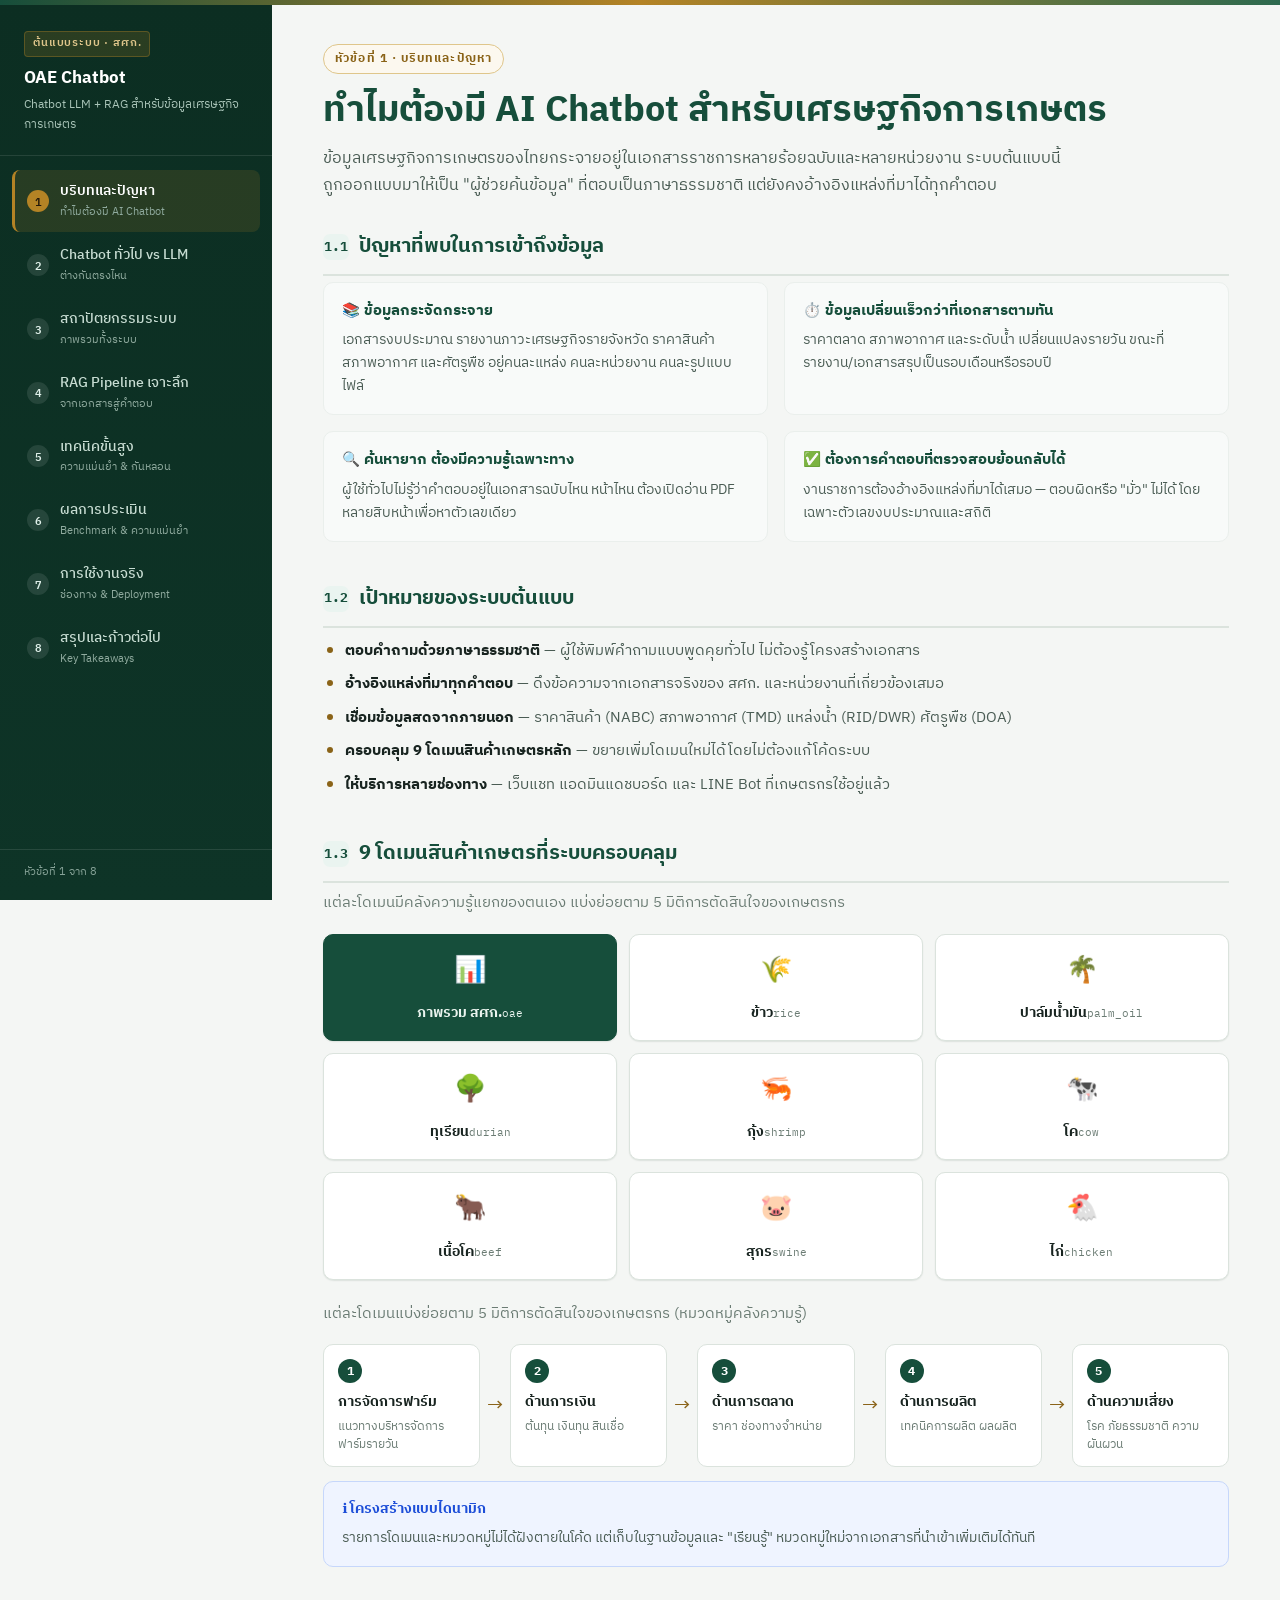
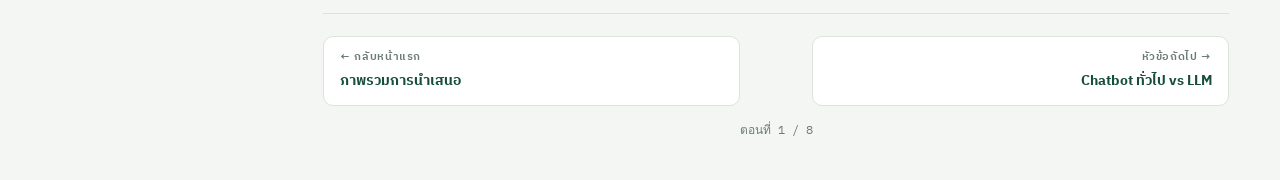
==== 01-problem.html @ 070c2f78 "Initial commit" ====
<!doctype html>
<html lang="th">
  <head>
    <meta charset="UTF-8" />
    <meta name="viewport" content="width=device-width, initial-scale=1.0" />
    <title>1. บริบทและปัญหา — OAE Chatbot</title>
    <link rel="preconnect" href="https://fonts.googleapis.com" />
    <link rel="preconnect" href="https://fonts.gstatic.com" crossorigin />
    <link
      href="https://fonts.googleapis.com/css2?family=IBM+Plex+Sans+Thai:wght@300;400;500;600;700&family=IBM+Plex+Mono:wght@400;500;600;700&family=Sarabun:wght@300;400;500;600;700&display=swap"
      rel="stylesheet"
    />
    <link rel="stylesheet" href="assets/style.css" />
  </head>
  <body>
    <div class="topbar"></div>

    <nav class="sidebar">
      <a class="sidebar-brand" href="00-index.html">
        <span class="brand-tag">ต้นแบบระบบ · สศก.</span>
        <h1>OAE Chatbot</h1>
        <p>Chatbot LLM + RAG สำหรับข้อมูลเศรษฐกิจการเกษตร</p>
      </a>
      <ul class="sidebar-nav">
        <li><a href="01-problem.html" class="active"><span class="num">1</span><span class="label">บริบทและปัญหา<small>ทำไมต้องมี AI Chatbot</small></span></a></li>
        <li><a href="02-chatbot-vs-llm.html"><span class="num">2</span><span class="label">Chatbot ทั่วไป vs LLM<small>ต่างกันตรงไหน</small></span></a></li>
        <li><a href="03-architecture.html"><span class="num">3</span><span class="label">สถาปัตยกรรมระบบ<small>ภาพรวมทั้งระบบ</small></span></a></li>
        <li><a href="04-rag-pipeline.html"><span class="num">4</span><span class="label">RAG Pipeline เจาะลึก<small>จากเอกสารสู่คำตอบ</small></span></a></li>
        <li><a href="05-techniques.html"><span class="num">5</span><span class="label">เทคนิคขั้นสูง<small>ความแม่นยำ &amp; กันหลอน</small></span></a></li>
        <li><a href="06-evaluation.html"><span class="num">6</span><span class="label">ผลการประเมิน<small>Benchmark &amp; ความแม่นยำ</small></span></a></li>
        <li><a href="07-deployment.html"><span class="num">7</span><span class="label">การใช้งานจริง<small>ช่องทาง &amp; Deployment</small></span></a></li>
        <li><a href="08-summary.html"><span class="num">8</span><span class="label">สรุปและก้าวต่อไป<small>Key Takeaways</small></span></a></li>
      </ul>
      <div class="sidebar-foot">หัวข้อที่ 1 จาก 8</div>
    </nav>

    <main class="main">
      <div class="page">
        <div class="page-head">
          <span class="kicker">หัวข้อที่ 1 · บริบทและปัญหา</span>
          <h1>ทำไมต้องมี AI Chatbot สำหรับเศรษฐกิจการเกษตร</h1>
          <p class="lead">
            ข้อมูลเศรษฐกิจการเกษตรของไทยกระจายอยู่ในเอกสารราชการหลายร้อยฉบับและหลายหน่วยงาน
            ระบบต้นแบบนี้ถูกออกแบบมาให้เป็น "ผู้ช่วยค้นข้อมูล" ที่ตอบเป็นภาษาธรรมชาติ
            แต่ยังคงอ้างอิงแหล่งที่มาได้ทุกคำตอบ
          </p>
        </div>

        <section class="block">
          <h2><span class="h2num">1.1</span>ปัญหาที่พบในการเข้าถึงข้อมูล</h2>
          <div class="grid-2">
            <div class="mini-card">
              <h3>📚 ข้อมูลกระจัดกระจาย</h3>
              <p>เอกสารงบประมาณ รายงานภาวะเศรษฐกิจรายจังหวัด ราคาสินค้า สภาพอากาศ และศัตรูพืช อยู่คนละแหล่ง คนละหน่วยงาน คนละรูปแบบไฟล์</p>
            </div>
            <div class="mini-card">
              <h3>⏱️ ข้อมูลเปลี่ยนเร็วกว่าที่เอกสารตามทัน</h3>
              <p>ราคาตลาด สภาพอากาศ และระดับน้ำ เปลี่ยนแปลงรายวัน ขณะที่รายงาน/เอกสารสรุปเป็นรอบเดือนหรือรอบปี</p>
            </div>
            <div class="mini-card">
              <h3>🔍 ค้นหายาก ต้องมีความรู้เฉพาะทาง</h3>
              <p>ผู้ใช้ทั่วไปไม่รู้ว่าคำตอบอยู่ในเอกสารฉบับไหน หน้าไหน ต้องเปิดอ่าน PDF หลายสิบหน้าเพื่อหาตัวเลขเดียว</p>
            </div>
            <div class="mini-card">
              <h3>✅ ต้องการคำตอบที่ตรวจสอบย้อนกลับได้</h3>
              <p>งานราชการต้องอ้างอิงแหล่งที่มาได้เสมอ — ตอบผิดหรือ "มั่ว" ไม่ได้ โดยเฉพาะตัวเลขงบประมาณและสถิติ</p>
            </div>
          </div>
        </section>

        <section class="block">
          <h2><span class="h2num">1.2</span>เป้าหมายของระบบต้นแบบ</h2>
          <ul class="bullets">
            <li><strong>ตอบคำถามด้วยภาษาธรรมชาติ</strong> — ผู้ใช้พิมพ์คำถามแบบพูดคุยทั่วไป ไม่ต้องรู้โครงสร้างเอกสาร</li>
            <li><strong>อ้างอิงแหล่งที่มาทุกคำตอบ</strong> — ดึงข้อความจากเอกสารจริงของ สศก. และหน่วยงานที่เกี่ยวข้องเสมอ</li>
            <li><strong>เชื่อมข้อมูลสดจากภายนอก</strong> — ราคาสินค้า (NABC) สภาพอากาศ (TMD) แหล่งน้ำ (RID/DWR) ศัตรูพืช (DOA)</li>
            <li><strong>ครอบคลุม 9 โดเมนสินค้าเกษตรหลัก</strong> — ขยายเพิ่มโดเมนใหม่ได้โดยไม่ต้องแก้โค้ดระบบ</li>
            <li><strong>ให้บริการหลายช่องทาง</strong> — เว็บแชท แอดมินแดชบอร์ด และ LINE Bot ที่เกษตรกรใช้อยู่แล้ว</li>
          </ul>
        </section>

        <section class="block">
          <h2><span class="h2num">1.3</span>9 โดเมนสินค้าเกษตรที่ระบบครอบคลุม</h2>
          <p class="sub">แต่ละโดเมนมีคลังความรู้แยกของตนเอง แบ่งย่อยตาม 5 มิติการตัดสินใจของเกษตรกร</p>
          <div class="domain-grid">
            <div class="domain-chip hub"><span class="emoji">📊</span><span class="th">ภาพรวม สศก.</span><span class="en">oae</span></div>
            <div class="domain-chip"><span class="emoji">🌾</span><span class="th">ข้าว</span><span class="en">rice</span></div>
            <div class="domain-chip"><span class="emoji">🌴</span><span class="th">ปาล์มน้ำมัน</span><span class="en">palm_oil</span></div>
            <div class="domain-chip"><span class="emoji">🌳</span><span class="th">ทุเรียน</span><span class="en">durian</span></div>
            <div class="domain-chip"><span class="emoji">🦐</span><span class="th">กุ้ง</span><span class="en">shrimp</span></div>
            <div class="domain-chip"><span class="emoji">🐄</span><span class="th">โค</span><span class="en">cow</span></div>
            <div class="domain-chip"><span class="emoji">🐂</span><span class="th">เนื้อโค</span><span class="en">beef</span></div>
            <div class="domain-chip"><span class="emoji">🐷</span><span class="th">สุกร</span><span class="en">swine</span></div>
            <div class="domain-chip"><span class="emoji">🐔</span><span class="th">ไก่</span><span class="en">chicken</span></div>
          </div>

          <p class="sub" style="margin-top:22px;">แต่ละโดเมนแบ่งย่อยตาม 5 มิติการตัดสินใจของเกษตรกร (หมวดหมู่คลังความรู้)</p>
          <div class="flow">
            <div class="flow-step"><div class="fnum">1</div><h4>การจัดการฟาร์ม</h4><p>แนวทางบริหารจัดการฟาร์มรายวัน</p></div>
            <div class="flow-arrow">→</div>
            <div class="flow-step"><div class="fnum">2</div><h4>ด้านการเงิน</h4><p>ต้นทุน เงินทุน สินเชื่อ</p></div>
            <div class="flow-arrow">→</div>
            <div class="flow-step"><div class="fnum">3</div><h4>ด้านการตลาด</h4><p>ราคา ช่องทางจำหน่าย</p></div>
            <div class="flow-arrow">→</div>
            <div class="flow-step"><div class="fnum">4</div><h4>ด้านการผลิต</h4><p>เทคนิคการผลิต ผลผลิต</p></div>
            <div class="flow-arrow">→</div>
            <div class="flow-step"><div class="fnum">5</div><h4>ด้านความเสี่ยง</h4><p>โรค ภัยธรรมชาติ ความผันผวน</p></div>
          </div>
          <div class="callout info">
            <h4>ℹ️ โครงสร้างแบบไดนามิก</h4>
            <p>รายการโดเมนและหมวดหมู่ไม่ได้ฝังตายในโค้ด แต่เก็บในฐานข้อมูลและ "เรียนรู้" หมวดหมู่ใหม่จากเอกสารที่นำเข้าเพิ่มเติมได้ทันที</p>
          </div>
        </section>

        <div class="prevnext">
          <a class="pn-link" href="00-index.html">
            <div class="pn-dir">← กลับหน้าแรก</div>
            <div class="pn-title">ภาพรวมการนำเสนอ</div>
          </a>
          <a class="pn-link next" href="02-chatbot-vs-llm.html">
            <div class="pn-dir">หัวข้อถัดไป →</div>
            <div class="pn-title">Chatbot ทั่วไป vs LLM</div>
          </a>
        </div>
        <div class="progress-lbl">ตอนที่ 1 / 8</div>
      </div>
    </main>
  </body>
</html>
---- assets/style.css ----
/* ══════════════════════════════════════════════════════════════════
   OAE Chatbot — Presentation Deck (multi-page docs style)
   Palette: Royal Forest Green, Official Gold, Slate Navy, Clean Parchment
   Font: IBM Plex Sans Thai / Sarabun (Thai), IBM Plex Mono (tech labels)
   ══════════════════════════════════════════════════════════════════ */

:root {
  --gov-primary: #164e3b;
  --gov-primary-dk: #0c2e22;
  --gov-primary-mid: #2d6a4f;
  --gov-primary-lt: #eaf4f0;

  --gold: #b48325;
  --gold-lt: #fcf8ef;
  --gold-bd: #dfc68b;
  --gold-dk: #8a6318;

  --navy: #1e293b;
  --slate: #475569;

  --bg-page: #f4f6f4;
  --bg-card: #ffffff;
  --bg-card-sub: #f8faf9;

  --text-main: #182420;
  --text-muted: #4a5c54;
  --text-soft: #6b7c74;

  --border: #dbe3dd;
  --border-lt: #eaefec;

  --ok: #15803d;
  --ok-bg: #f0fdf4;
  --ok-bd: #bbf0cf;
  --warn: #b45309;
  --warn-bg: #fffbeb;
  --warn-bd: #fbe3ad;
  --err: #b91c1c;
  --err-bg: #fef2f2;
  --err-bd: #f7c6c6;
  --info: #1d4ed8;
  --info-bg: #eff4ff;
  --info-bd: #c6d7fb;

  --f-thai: "IBM Plex Sans Thai", "Sarabun", system-ui, sans-serif;
  --f-mono: "IBM Plex Mono", "JetBrains Mono", Consolas, monospace;

  --sidebar-w: 272px;
  --radius: 12px;
  --shadow-sm:
    0 1px 2px rgba(12, 46, 34, 0.06), 0 1px 1px rgba(12, 46, 34, 0.04);
  --shadow-md:
    0 8px 24px -6px rgba(12, 46, 34, 0.14), 0 2px 6px rgba(12, 46, 34, 0.06);
}

* {
  margin: 0;
  padding: 0;
  box-sizing: border-box;
}

html {
  scroll-behavior: smooth;
}

body {
  background: var(--bg-page);
  color: var(--text-main);
  font-family: var(--f-thai);
  font-weight: 400;
  line-height: 1.7;
  -webkit-font-smoothing: antialiased;
}

.topbar {
  position: fixed;
  top: 0;
  left: 0;
  right: 0;
  height: 5px;
  background: linear-gradient(
    90deg,
    var(--gov-primary) 0%,
    var(--gold) 50%,
    var(--gov-primary-mid) 100%
  );
  z-index: 200;
}

/* ═══════════════ SIDEBAR ═══════════════ */

.sidebar {
  position: fixed;
  top: 0;
  left: 0;
  bottom: 0;
  width: var(--sidebar-w);
  background: linear-gradient(180deg, var(--gov-primary-dk) 0%, #0e3427 100%);
  color: #eaf3ee;
  display: flex;
  flex-direction: column;
  padding: 28px 0 18px;
  z-index: 150;
  overflow-y: auto;
}

.sidebar-brand {
  display: block;
  padding: 0 24px 20px;
  text-decoration: none;
  color: inherit;
  border-bottom: 1px solid rgba(255, 255, 255, 0.1);
  margin-bottom: 14px;
}

.sidebar-brand .brand-tag {
  display: inline-block;
  font-size: 10.5px;
  font-weight: 600;
  letter-spacing: 0.08em;
  text-transform: uppercase;
  color: var(--gold-bd);
  background: rgba(180, 131, 37, 0.18);
  border: 1px solid rgba(180, 131, 37, 0.35);
  padding: 3px 8px;
  border-radius: 4px;
  margin-bottom: 10px;
}

.sidebar-brand h1 {
  font-size: 17px;
  font-weight: 700;
  line-height: 1.4;
  color: #ffffff;
}

.sidebar-brand p {
  font-size: 12px;
  color: #a9c4b8;
  margin-top: 4px;
}

.sidebar-nav {
  flex: 1;
  list-style: none;
  padding: 0 12px;
}

.sidebar-nav li {
  margin-bottom: 2px;
}

.sidebar-nav a {
  display: flex;
  align-items: center;
  gap: 11px;
  text-decoration: none;
  color: #c7dcd2;
  font-size: 13.5px;
  font-weight: 500;
  padding: 10px 12px;
  border-radius: 8px;
  border-left: 3px solid transparent;
  transition:
    background 0.15s,
    color 0.15s;
}

.sidebar-nav a:hover {
  background: rgba(255, 255, 255, 0.06);
  color: #fff;
}

.sidebar-nav a.active {
  background: rgba(180, 131, 37, 0.16);
  border-left-color: var(--gold);
  color: #fff;
  font-weight: 600;
}

.sidebar-nav .num {
  flex: none;
  width: 22px;
  height: 22px;
  border-radius: 50%;
  background: rgba(255, 255, 255, 0.1);
  display: flex;
  align-items: center;
  justify-content: center;
  font-size: 11px;
  font-family: var(--f-mono);
  font-weight: 600;
  color: #dfefe9;
}

.sidebar-nav a.active .num {
  background: var(--gold);
  color: #23180a;
}

.sidebar-nav .label small {
  display: block;
  font-size: 10.5px;
  font-weight: 400;
  color: #90ab9f;
  margin-top: 1px;
}

.sidebar-foot {
  padding: 14px 24px 0;
  margin-top: 10px;
  border-top: 1px solid rgba(255, 255, 255, 0.1);
  font-size: 11px;
  color: #86a297;
  line-height: 1.6;
}

/* ═══════════════ MAIN CONTENT ═══════════════ */

.main {
  margin-left: var(--sidebar-w);
  min-height: 100vh;
  padding: 44px clamp(24px, 4vw, 64px) 40px;
  display: flex;
  justify-content: center;
}

.page {
  width: 100%;
  max-width: 980px;
}

.page-head {
  margin-bottom: 30px;
}

.kicker {
  display: inline-flex;
  align-items: center;
  gap: 8px;
  font-size: 12px;
  font-weight: 700;
  letter-spacing: 0.09em;
  text-transform: uppercase;
  color: var(--gold-dk);
  background: var(--gold-lt);
  border: 1px solid var(--gold-bd);
  padding: 4px 11px;
  border-radius: 20px;
  margin-bottom: 14px;
}

.page-head h1 {
  font-size: clamp(26px, 3.2vw, 36px);
  font-weight: 700;
  color: var(--gov-primary);
  line-height: 1.3;
  margin-bottom: 10px;
}

.page-head .lead {
  font-size: 16px;
  color: var(--text-muted);
  max-width: 74ch;
}

section.block {
  margin-bottom: 40px;
}

section.block > h2 {
  font-size: 20px;
  font-weight: 700;
  color: var(--gov-primary);
  margin-bottom: 6px;
  padding-bottom: 10px;
  border-bottom: 2px solid var(--border);
  display: flex;
  align-items: center;
  gap: 10px;
}

section.block > h2 .h2num {
  display: inline-flex;
  align-items: center;
  justify-content: center;
  width: 26px;
  height: 26px;
  border-radius: 7px;
  background: var(--gov-primary-lt);
  color: var(--gov-primary);
  font-family: var(--f-mono);
  font-size: 13px;
  font-weight: 700;
}

section.block > .sub {
  font-size: 14.5px;
  color: var(--text-soft);
  margin: 8px 0 18px;
}

p {
  color: var(--text-muted);
  font-size: 15px;
}
strong {
  color: var(--text-main);
  font-weight: 700;
}

ul.bullets,
ol.bullets {
  padding-left: 22px;
  margin: 10px 0;
}
ul.bullets li,
ol.bullets li {
  margin-bottom: 8px;
  font-size: 15px;
  color: var(--text-muted);
}
ul.bullets li::marker {
  color: var(--gold-dk);
}
ul.bullets li strong,
ol.bullets li strong {
  color: var(--text-main);
}

/* ═══════════════ CARDS / GRIDS ═══════════════ */

.card {
  background: var(--bg-card);
  border: 1px solid var(--border);
  border-radius: var(--radius);
  padding: 20px 22px;
  box-shadow: var(--shadow-sm);
}

.grid-2 {
  display: grid;
  grid-template-columns: 1fr 1fr;
  gap: 16px;
}
.grid-3 {
  display: grid;
  grid-template-columns: repeat(3, 1fr);
  gap: 16px;
}
.grid-4 {
  display: grid;
  grid-template-columns: repeat(4, 1fr);
  gap: 14px;
}

.mini-card {
  background: var(--bg-card-sub);
  border: 1px solid var(--border-lt);
  border-radius: 10px;
  padding: 16px 18px;
}
.mini-card h3 {
  font-size: 14.5px;
  font-weight: 700;
  color: var(--gov-primary);
  margin-bottom: 6px;
  display: flex;
  align-items: center;
  gap: 8px;
}
.mini-card p,
.mini-card ul {
  font-size: 13.5px;
}
.mini-card ul {
  padding-left: 18px;
}
.mini-card ul li {
  margin-bottom: 4px;
  color: var(--text-muted);
}

/* 9 domains grid */
.domain-grid {
  display: grid;
  grid-template-columns: repeat(3, 1fr);
  gap: 12px;
}
.domain-chip {
  background: var(--bg-card);
  border: 1px solid var(--border);
  border-radius: 10px;
  padding: 14px 12px;
  text-align: center;
  box-shadow: var(--shadow-sm);
}
.domain-chip .emoji {
  font-size: 26px;
  display: block;
  margin-bottom: 6px;
}
.domain-chip .th {
  font-weight: 700;
  font-size: 14px;
  color: var(--text-main);
}
.domain-chip .en {
  font-size: 11px;
  color: var(--text-soft);
  font-family: var(--f-mono);
}
.domain-chip.hub {
  background: var(--gov-primary);
  border-color: var(--gov-primary);
}
.domain-chip.hub .th,
.domain-chip.hub .en {
  color: #eaf3ee;
}

/* ═══════════════ FLOW / PIPELINE DIAGRAMS ═══════════════ */

.flow {
  display: flex;
  align-items: stretch;
  gap: 0;
  flex-wrap: wrap;
}

.flow-step {
  flex: 1 1 150px;
  background: var(--bg-card);
  border: 1.5px solid var(--border);
  border-radius: 10px;
  padding: 14px 14px 12px;
  position: relative;
  min-width: 130px;
}

.flow-step .fnum {
  width: 24px;
  height: 24px;
  border-radius: 50%;
  background: var(--gov-primary);
  color: #fff;
  font-family: var(--f-mono);
  font-size: 12px;
  font-weight: 700;
  display: flex;
  align-items: center;
  justify-content: center;
  margin-bottom: 8px;
}
.flow-step h4 {
  font-size: 13.5px;
  font-weight: 700;
  color: var(--text-main);
  margin-bottom: 4px;
}
.flow-step p {
  font-size: 12px;
  color: var(--text-soft);
  line-height: 1.5;
}
.flow-step .tag {
  display: inline-block;
  margin-top: 7px;
  font-size: 10.5px;
  font-family: var(--f-mono);
  color: var(--gold-dk);
  background: var(--gold-lt);
  border: 1px solid var(--gold-bd);
  padding: 1px 6px;
  border-radius: 4px;
}

.flow-arrow {
  flex: 0 0 30px;
  display: flex;
  align-items: center;
  justify-content: center;
  color: var(--gold-dk);
  font-size: 20px;
  min-width: 24px;
}

@media (max-width: 860px) {
  .flow {
    flex-direction: column;
  }
  .flow-arrow {
    transform: rotate(90deg);
    padding: 2px 0;
  }
}

/* Layered architecture diagram */
.layers {
  display: flex;
  flex-direction: column;
  gap: 0;
}
.layer {
  border: 1.5px solid var(--border);
  border-radius: 10px;
  padding: 14px 18px;
  background: var(--bg-card);
  margin-bottom: 6px;
}
.layer .layer-label {
  font-size: 11px;
  font-weight: 700;
  text-transform: uppercase;
  letter-spacing: 0.06em;
  color: var(--gov-primary);
  margin-bottom: 10px;
  display: flex;
  align-items: center;
  gap: 8px;
}
.layer .layer-label .dot {
  width: 8px;
  height: 8px;
  border-radius: 50%;
  background: var(--gold);
}
.layer-items {
  display: flex;
  flex-wrap: wrap;
  gap: 8px;
}
.chip {
  background: var(--gov-primary-lt);
  color: var(--gov-primary);
  border: 1px solid #cfe4da;
  padding: 6px 12px;
  border-radius: 7px;
  font-size: 12.5px;
  font-weight: 600;
}
.chip.gold {
  background: var(--gold-lt);
  color: var(--gold-dk);
  border-color: var(--gold-bd);
}
.chip.navy {
  background: #eef1f6;
  color: var(--navy);
  border-color: #d7dce6;
}
.layer-arrow-down {
  text-align: center;
  color: var(--gold-dk);
  font-size: 18px;
  margin: 2px 0 8px;
}

/* ═══════════════ COMPARE TABLE ═══════════════ */

table.compare {
  width: 100%;
  border-collapse: collapse;
  font-size: 13.8px;
}
table.compare th,
table.compare td {
  padding: 11px 14px;
  text-align: left;
  border: 1px solid var(--border);
  vertical-align: top;
}
table.compare thead th {
  background: var(--gov-primary);
  color: #fff;
  font-size: 12.5px;
  text-transform: uppercase;
  letter-spacing: 0.03em;
}
table.compare tbody th {
  background: var(--bg-card-sub);
  color: var(--text-main);
  font-weight: 700;
  white-space: nowrap;
}
table.compare tbody tr:nth-child(even) td {
  background: var(--bg-card-sub);
}
table.compare td.bad {
  color: var(--err);
}
table.compare td.good {
  color: var(--ok);
  font-weight: 600;
}

table.data {
  width: 100%;
  border-collapse: collapse;
  font-size: 13.5px;
  font-family: var(--f-mono);
}
table.data th,
table.data td {
  padding: 9px 12px;
  border: 1px solid var(--border);
  text-align: right;
}
table.data th {
  background: var(--gov-primary);
  color: #fff;
  font-family: var(--f-thai);
  font-size: 12.5px;
  text-align: center;
}
table.data td:first-child,
table.data th:first-child {
  text-align: left;
  font-family: var(--f-thai);
}
table.data tr.win td {
  background: var(--ok-bg);
  font-weight: 700;
  color: var(--ok);
}

/* ═══════════════ CALLOUTS ═══════════════ */

.callout {
  border-radius: 10px;
  padding: 16px 18px;
  border: 1px solid;
  margin: 14px 0;
  font-size: 14px;
}
.callout h4 {
  font-size: 13.5px;
  font-weight: 700;
  margin-bottom: 6px;
  display: flex;
  align-items: center;
  gap: 7px;
}
.callout p {
  font-size: 13.5px;
}
.callout.info {
  background: var(--info-bg);
  border-color: var(--info-bd);
}
.callout.info h4 {
  color: var(--info);
}
.callout.ok {
  background: var(--ok-bg);
  border-color: var(--ok-bd);
}
.callout.ok h4 {
  color: var(--ok);
}
.callout.warn {
  background: var(--warn-bg);
  border-color: var(--warn-bd);
}
.callout.warn h4 {
  color: var(--warn);
}
.callout.err {
  background: var(--err-bg);
  border-color: var(--err-bd);
}
.callout.err h4 {
  color: var(--err);
}
.callout.gold {
  background: var(--gold-lt);
  border-color: var(--gold-bd);
}
.callout.gold h4 {
  color: var(--gold-dk);
}

/* ═══════════════ CHAT EXAMPLES ═══════════════ */

.chat-ex {
  display: flex;
  flex-direction: column;
  gap: 10px;
  margin: 12px 0;
}
.bubble {
  max-width: 88%;
  padding: 11px 15px;
  border-radius: 12px;
  font-size: 13.5px;
  line-height: 1.6;
}
.bubble.user {
  align-self: flex-end;
  background: var(--navy);
  color: #fff;
  border-bottom-right-radius: 3px;
}
.bubble.bot {
  align-self: flex-start;
  background: var(--bg-card);
  border: 1.5px solid var(--ok-bd);
  border-bottom-left-radius: 3px;
}
.bubble.bot.refuse {
  border-color: var(--warn-bd);
  background: var(--warn-bg);
}
.bubble .who {
  display: block;
  font-size: 10.5px;
  opacity: 0.7;
  margin-bottom: 3px;
  font-weight: 600;
  letter-spacing: 0.03em;
  text-transform: uppercase;
}

/* ═══════════════ STATS ═══════════════ */

.stat-row {
  display: grid;
  grid-template-columns: repeat(4, 1fr);
  gap: 14px;
}
.stat {
  background: var(--bg-card);
  border: 1px solid var(--border);
  border-radius: 10px;
  padding: 16px;
  text-align: center;
}
.stat .num {
  font-family: var(--f-mono);
  font-size: 27px;
  font-weight: 700;
  color: var(--gov-primary);
}
.stat .num.gold {
  color: var(--gold-dk);
}
.stat .lbl {
  font-size: 12px;
  color: var(--text-soft);
  margin-top: 3px;
}

/* ═══════════════ FIGURES / IMAGES ═══════════════ */

.figure {
  background: var(--bg-card);
  border: 1px solid var(--border);
  border-radius: var(--radius);
  padding: 12px;
  box-shadow: var(--shadow-sm);
}
.figure img {
  width: 100%;
  height: auto;
  border-radius: 6px;
  display: block;
}
.figure figcaption {
  font-size: 12.5px;
  color: var(--text-soft);
  text-align: center;
  padding-top: 10px;
}
.figure figcaption b {
  color: var(--text-main);
}

/* ═══════════════ BADGES / PILLS ═══════════════ */

.badge-tech {
  display: inline-flex;
  align-items: center;
  gap: 5px;
  font-family: var(--f-mono);
  font-size: 11.5px;
  font-weight: 600;
  background: var(--navy);
  color: #fff;
  padding: 3px 9px;
  border-radius: 5px;
  margin: 0 2px;
}

.tag-row {
  display: flex;
  flex-wrap: wrap;
  gap: 8px;
  margin-top: 10px;
}

/* ═══════════════ PREV / NEXT NAV ═══════════════ */

.prevnext {
  display: flex;
  justify-content: space-between;
  gap: 16px;
  margin-top: 46px;
  padding-top: 22px;
  border-top: 1px solid var(--border);
}
.pn-link {
  flex: 1;
  max-width: 46%;
  text-decoration: none;
  border: 1px solid var(--border);
  border-radius: 10px;
  padding: 12px 16px;
  background: var(--bg-card);
  transition:
    border-color 0.15s,
    box-shadow 0.15s;
}
.pn-link:hover {
  border-color: var(--gov-primary-mid);
  box-shadow: var(--shadow-sm);
}
.pn-link.next {
  text-align: right;
  margin-left: auto;
}
.pn-link .pn-dir {
  font-size: 10.5px;
  text-transform: uppercase;
  letter-spacing: 0.06em;
  color: var(--text-soft);
  font-weight: 600;
}
.pn-link .pn-title {
  font-size: 14px;
  font-weight: 700;
  color: var(--gov-primary);
  margin-top: 2px;
}
.pn-spacer {
  flex: 1;
  max-width: 46%;
}

.progress-lbl {
  font-size: 12px;
  color: var(--text-soft);
  text-align: center;
  margin-top: 14px;
  font-family: var(--f-mono);
}

/* ═══════════════ RESPONSIVE ═══════════════ */

@media (max-width: 900px) {
  .sidebar {
    position: static;
    width: 100%;
    flex-direction: column;
    padding: 18px 0;
  }
  .sidebar-brand {
    padding: 0 18px 16px;
  }
  .sidebar-nav {
    display: flex;
    flex-wrap: wrap;
    gap: 4px;
    padding: 0 14px;
  }
  .sidebar-nav li {
    margin: 0;
  }
  .sidebar-foot {
    display: none;
  }
  .main {
    margin-left: 0;
    padding: 30px 18px 34px;
  }
  .grid-2,
  .grid-3,
  .grid-4 {
    grid-template-columns: 1fr;
  }
  .domain-grid {
    grid-template-columns: repeat(2, 1fr);
  }
  .stat-row {
    grid-template-columns: repeat(2, 1fr);
  }
}

@media print {
  .sidebar,
  .prevnext,
  .topbar {
    display: none;
  }
  .main {
    margin-left: 0;
  }
  body {
    background: #fff;
  }
}
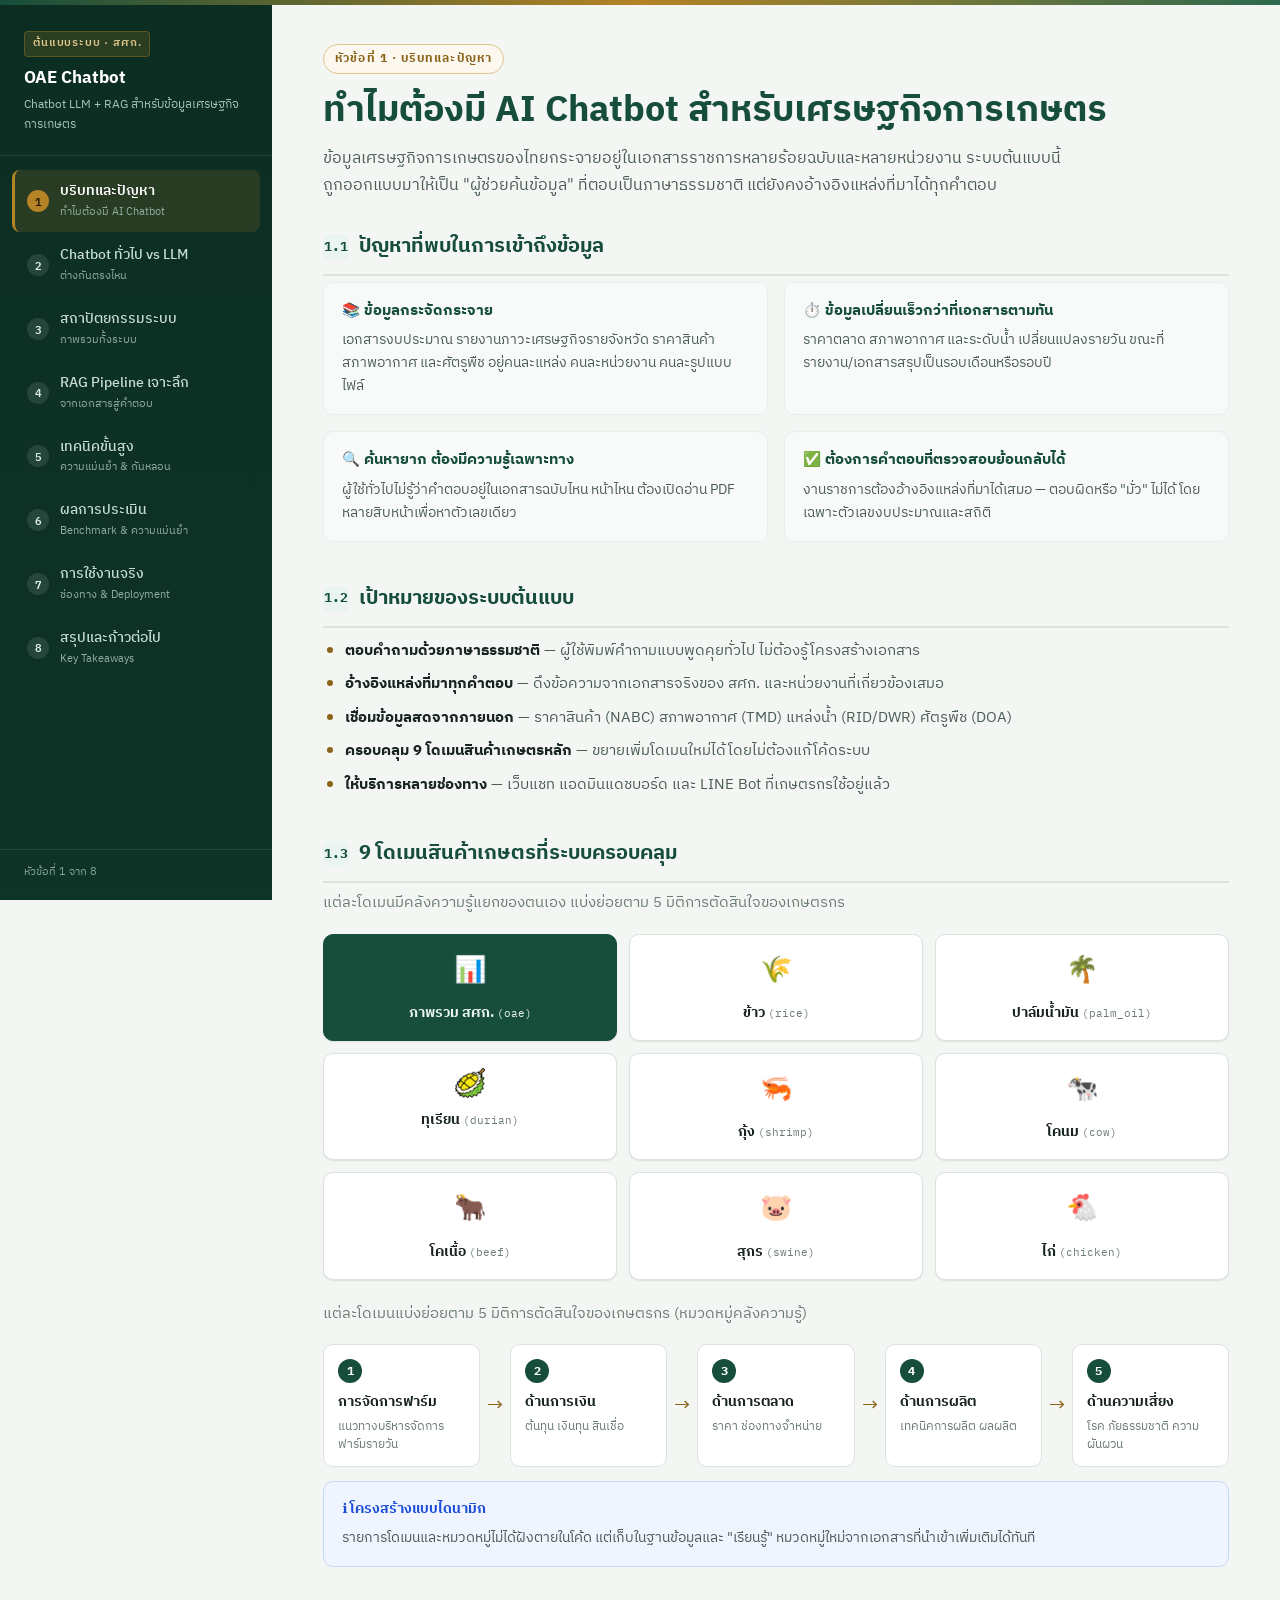
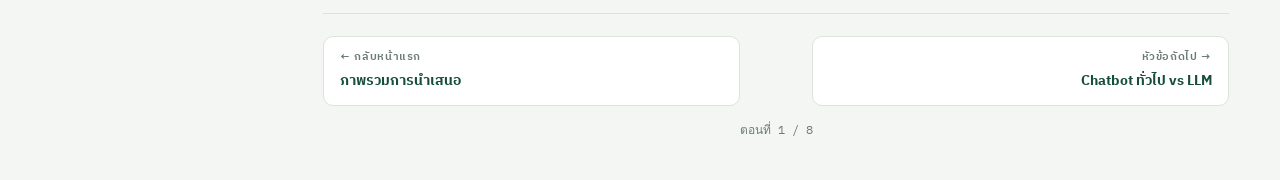
==== commit 9c243434: "update_domain" ====
--- a/01-problem.html
+++ b/01-problem.html
@@ -16,7 +16,7 @@
     <div class="topbar"></div>
 
     <nav class="sidebar">
-      <a class="sidebar-brand" href="00-index.html">
+      <a class="sidebar-brand" href="index.html">
         <span class="brand-tag">ต้นแบบระบบ · สศก.</span>
         <h1>OAE Chatbot</h1>
         <p>Chatbot LLM + RAG สำหรับข้อมูลเศรษฐกิจการเกษตร</p>
@@ -83,15 +83,15 @@
           <h2><span class="h2num">1.3</span>9 โดเมนสินค้าเกษตรที่ระบบครอบคลุม</h2>
           <p class="sub">แต่ละโดเมนมีคลังความรู้แยกของตนเอง แบ่งย่อยตาม 5 มิติการตัดสินใจของเกษตรกร</p>
           <div class="domain-grid">
-            <div class="domain-chip hub"><span class="emoji">📊</span><span class="th">ภาพรวม สศก.</span><span class="en">oae</span></div>
-            <div class="domain-chip"><span class="emoji">🌾</span><span class="th">ข้าว</span><span class="en">rice</span></div>
-            <div class="domain-chip"><span class="emoji">🌴</span><span class="th">ปาล์มน้ำมัน</span><span class="en">palm_oil</span></div>
-            <div class="domain-chip"><span class="emoji">🌳</span><span class="th">ทุเรียน</span><span class="en">durian</span></div>
-            <div class="domain-chip"><span class="emoji">🦐</span><span class="th">กุ้ง</span><span class="en">shrimp</span></div>
-            <div class="domain-chip"><span class="emoji">🐄</span><span class="th">โค</span><span class="en">cow</span></div>
-            <div class="domain-chip"><span class="emoji">🐂</span><span class="th">เนื้อโค</span><span class="en">beef</span></div>
-            <div class="domain-chip"><span class="emoji">🐷</span><span class="th">สุกร</span><span class="en">swine</span></div>
-            <div class="domain-chip"><span class="emoji">🐔</span><span class="th">ไก่</span><span class="en">chicken</span></div>
+            <div class="domain-chip hub"><span class="emoji">📊</span><span class="th">ภาพรวม สศก. </span><span class="en">(oae)</span></div>
+            <div class="domain-chip"><span class="emoji">🌾</span><span class="th">ข้าว </span><span class="en">(rice)</span></div>
+            <div class="domain-chip"><span class="emoji">🌴</span><span class="th">ปาล์มน้ำมัน </span><span class="en">(palm_oil)</span></div>
+            <div class="domain-chip"><img class="emoji durian-icon" src="images/durian.png" alt="" /><span class="th">ทุเรียน </span><span class="en">(durian)</span></div>
+            <div class="domain-chip"><span class="emoji">🦐</span><span class="th">กุ้ง </span><span class="en">(shrimp)</span></div>
+            <div class="domain-chip"><span class="emoji">🐄</span><span class="th">โคนม </span><span class="en">(cow)</span></div>
+            <div class="domain-chip"><span class="emoji">🐂</span><span class="th">โคเนื้อ </span><span class="en">(beef)</span></div>
+            <div class="domain-chip"><span class="emoji">🐷</span><span class="th">สุกร </span><span class="en">(swine)</span></div>
+            <div class="domain-chip"><span class="emoji">🐔</span><span class="th">ไก่ </span><span class="en">(chicken)</span></div>
           </div>
 
           <p class="sub" style="margin-top:22px;">แต่ละโดเมนแบ่งย่อยตาม 5 มิติการตัดสินใจของเกษตรกร (หมวดหมู่คลังความรู้)</p>
@@ -113,7 +113,7 @@
         </section>
 
         <div class="prevnext">
-          <a class="pn-link" href="00-index.html">
+          <a class="pn-link" href="index.html">
             <div class="pn-dir">← กลับหน้าแรก</div>
             <div class="pn-title">ภาพรวมการนำเสนอ</div>
           </a>
--- a/assets/style.css
+++ b/assets/style.css
@@ -400,6 +400,14 @@
   display: block;
   margin-bottom: 6px;
 }
+.domain-chip .durian-icon {
+  display: block;
+  width: 30px;
+  height: 30px;
+  aspect-ratio: 1;
+  object-fit: contain;
+  margin: 0 auto 8px;
+}
 .domain-chip .th {
   font-weight: 700;
   font-size: 14px;
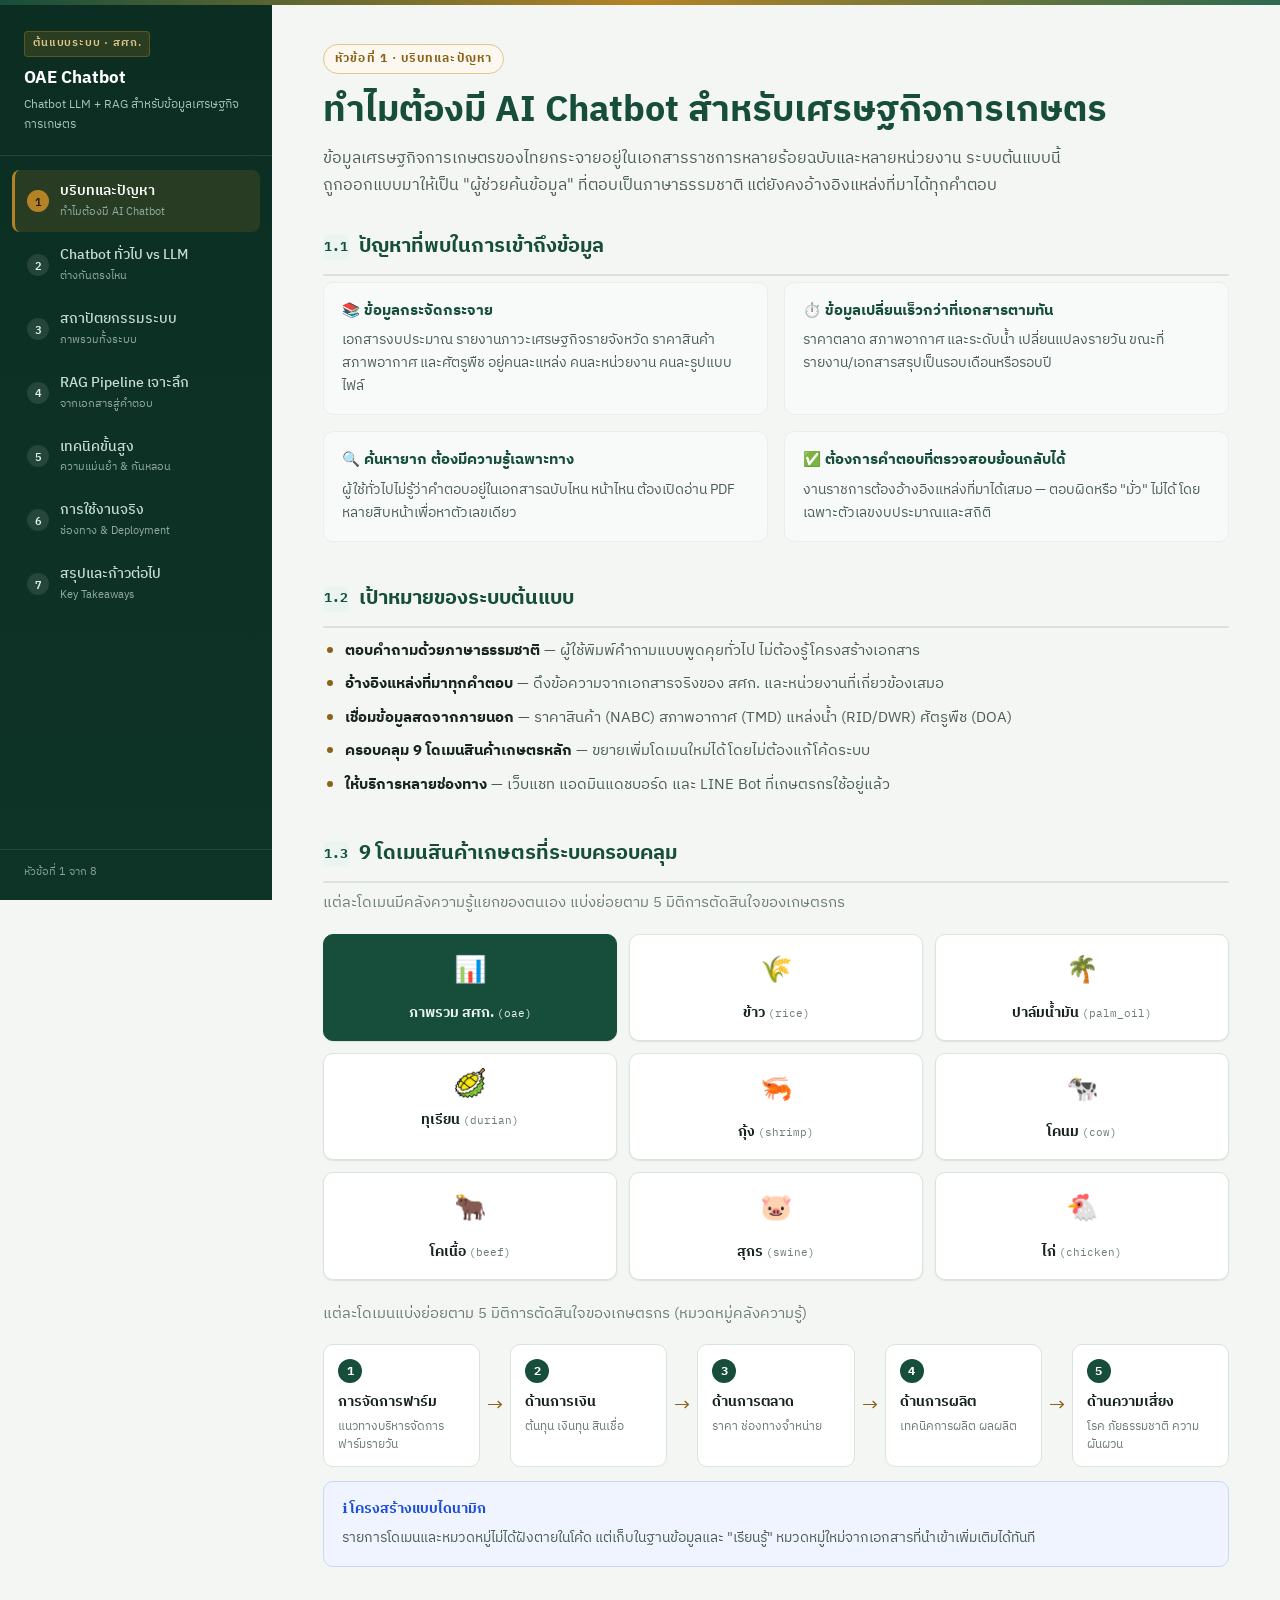
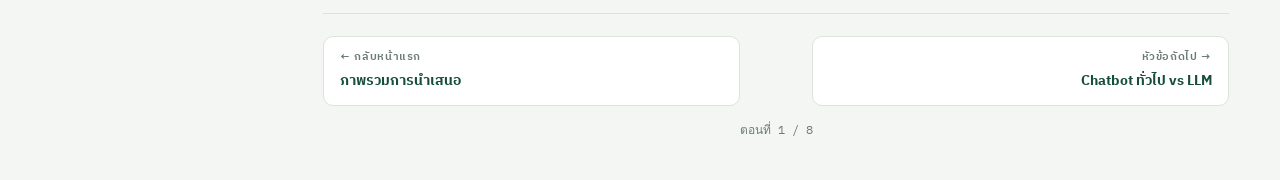
==== commit a3724433: "update_html" ====
--- a/01-problem.html
+++ b/01-problem.html
@@ -27,9 +27,8 @@
         <li><a href="03-architecture.html"><span class="num">3</span><span class="label">สถาปัตยกรรมระบบ<small>ภาพรวมทั้งระบบ</small></span></a></li>
         <li><a href="04-rag-pipeline.html"><span class="num">4</span><span class="label">RAG Pipeline เจาะลึก<small>จากเอกสารสู่คำตอบ</small></span></a></li>
         <li><a href="05-techniques.html"><span class="num">5</span><span class="label">เทคนิคขั้นสูง<small>ความแม่นยำ &amp; กันหลอน</small></span></a></li>
-        <li><a href="06-evaluation.html"><span class="num">6</span><span class="label">ผลการประเมิน<small>Benchmark &amp; ความแม่นยำ</small></span></a></li>
-        <li><a href="07-deployment.html"><span class="num">7</span><span class="label">การใช้งานจริง<small>ช่องทาง &amp; Deployment</small></span></a></li>
-        <li><a href="08-summary.html"><span class="num">8</span><span class="label">สรุปและก้าวต่อไป<small>Key Takeaways</small></span></a></li>
+        <li><a href="06-deployment.html"><span class="num">6</span><span class="label">การใช้งานจริง<small>ช่องทาง &amp; Deployment</small></span></a></li>
+        <li><a href="07-summary.html"><span class="num">7</span><span class="label">สรุปและก้าวต่อไป<small>Key Takeaways</small></span></a></li>
       </ul>
       <div class="sidebar-foot">หัวข้อที่ 1 จาก 8</div>
     </nav>
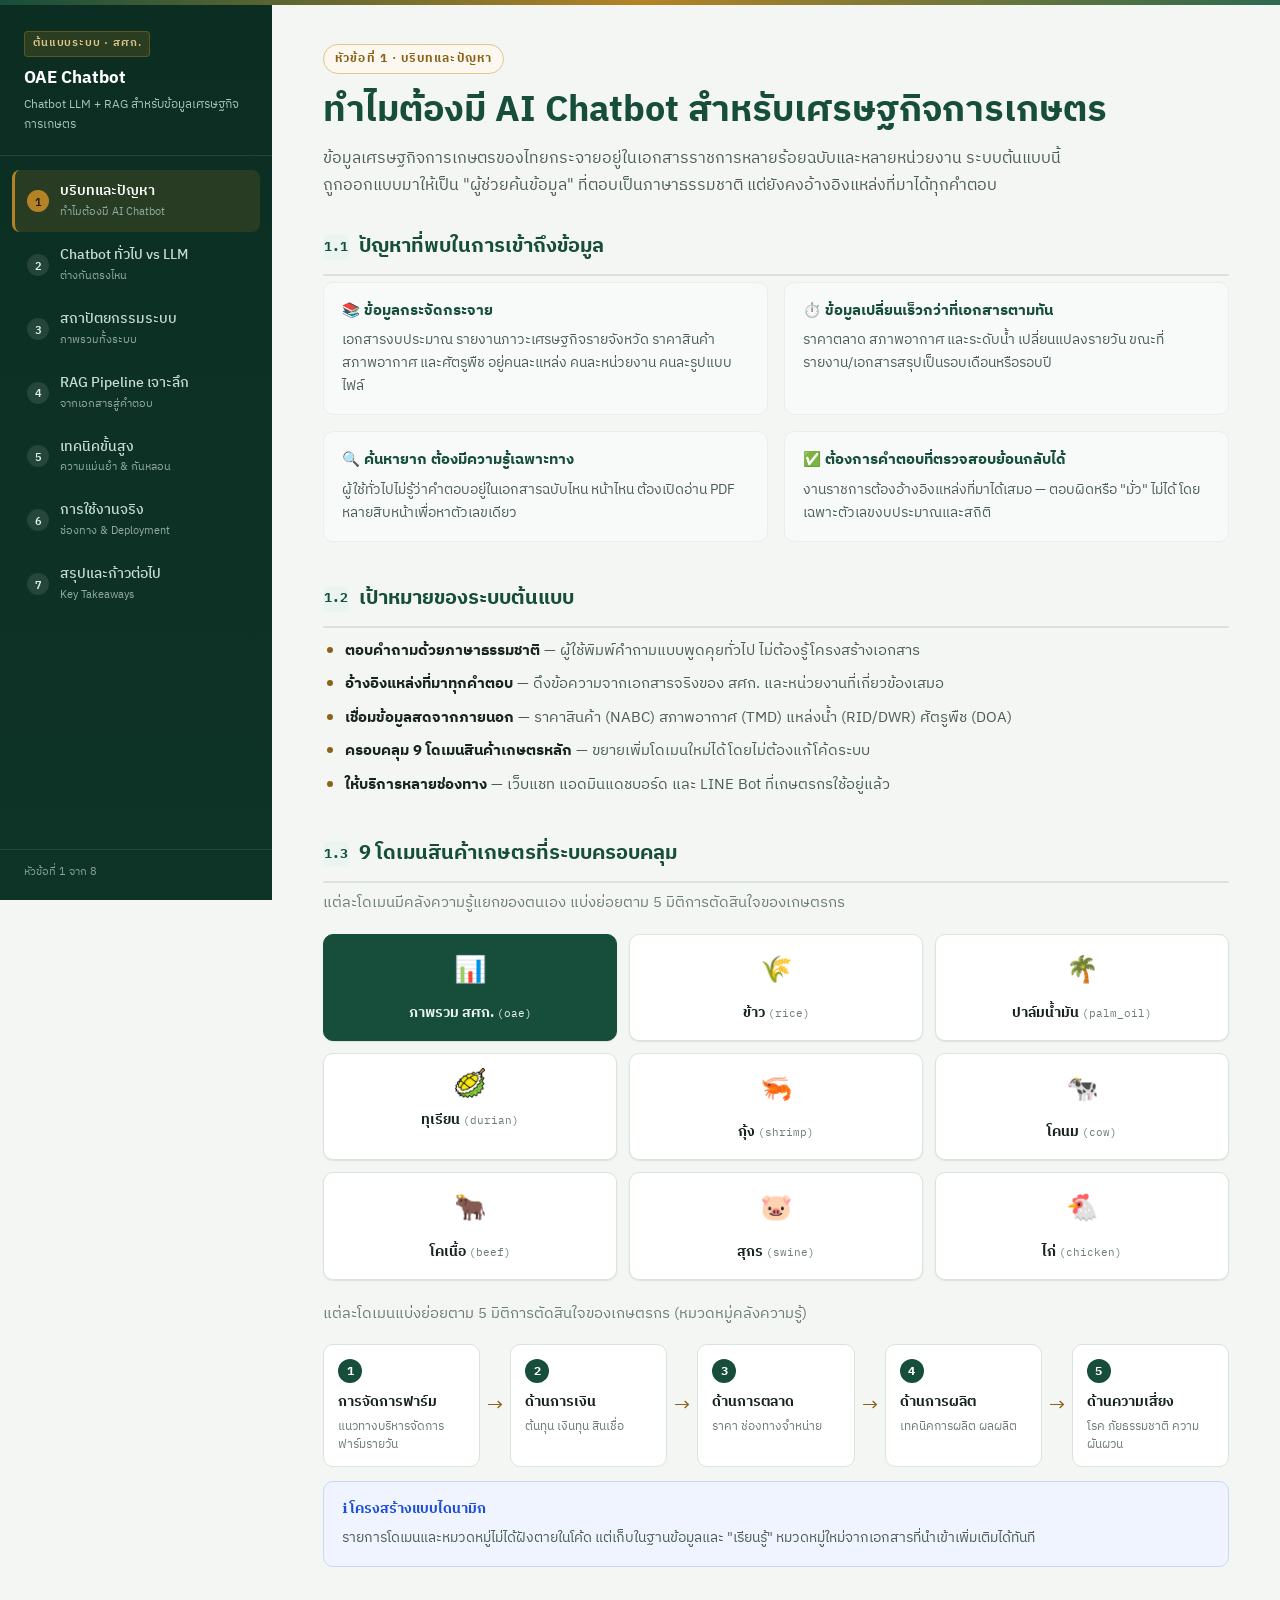
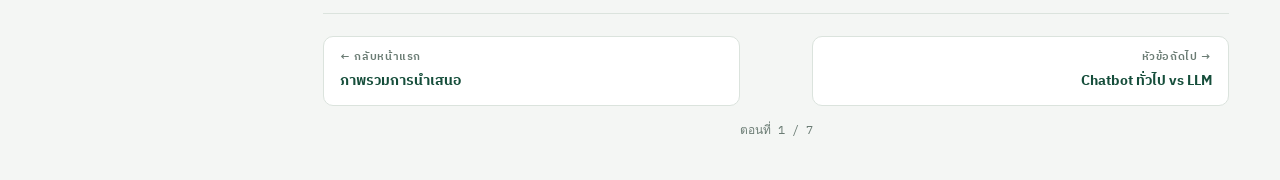
==== commit 20c2d85c: "update page" ====
--- a/01-problem.html
+++ b/01-problem.html
@@ -121,7 +121,7 @@
             <div class="pn-title">Chatbot ทั่วไป vs LLM</div>
           </a>
         </div>
-        <div class="progress-lbl">ตอนที่ 1 / 8</div>
+        <div class="progress-lbl">ตอนที่ 1 / 7</div>
       </div>
     </main>
   </body>
